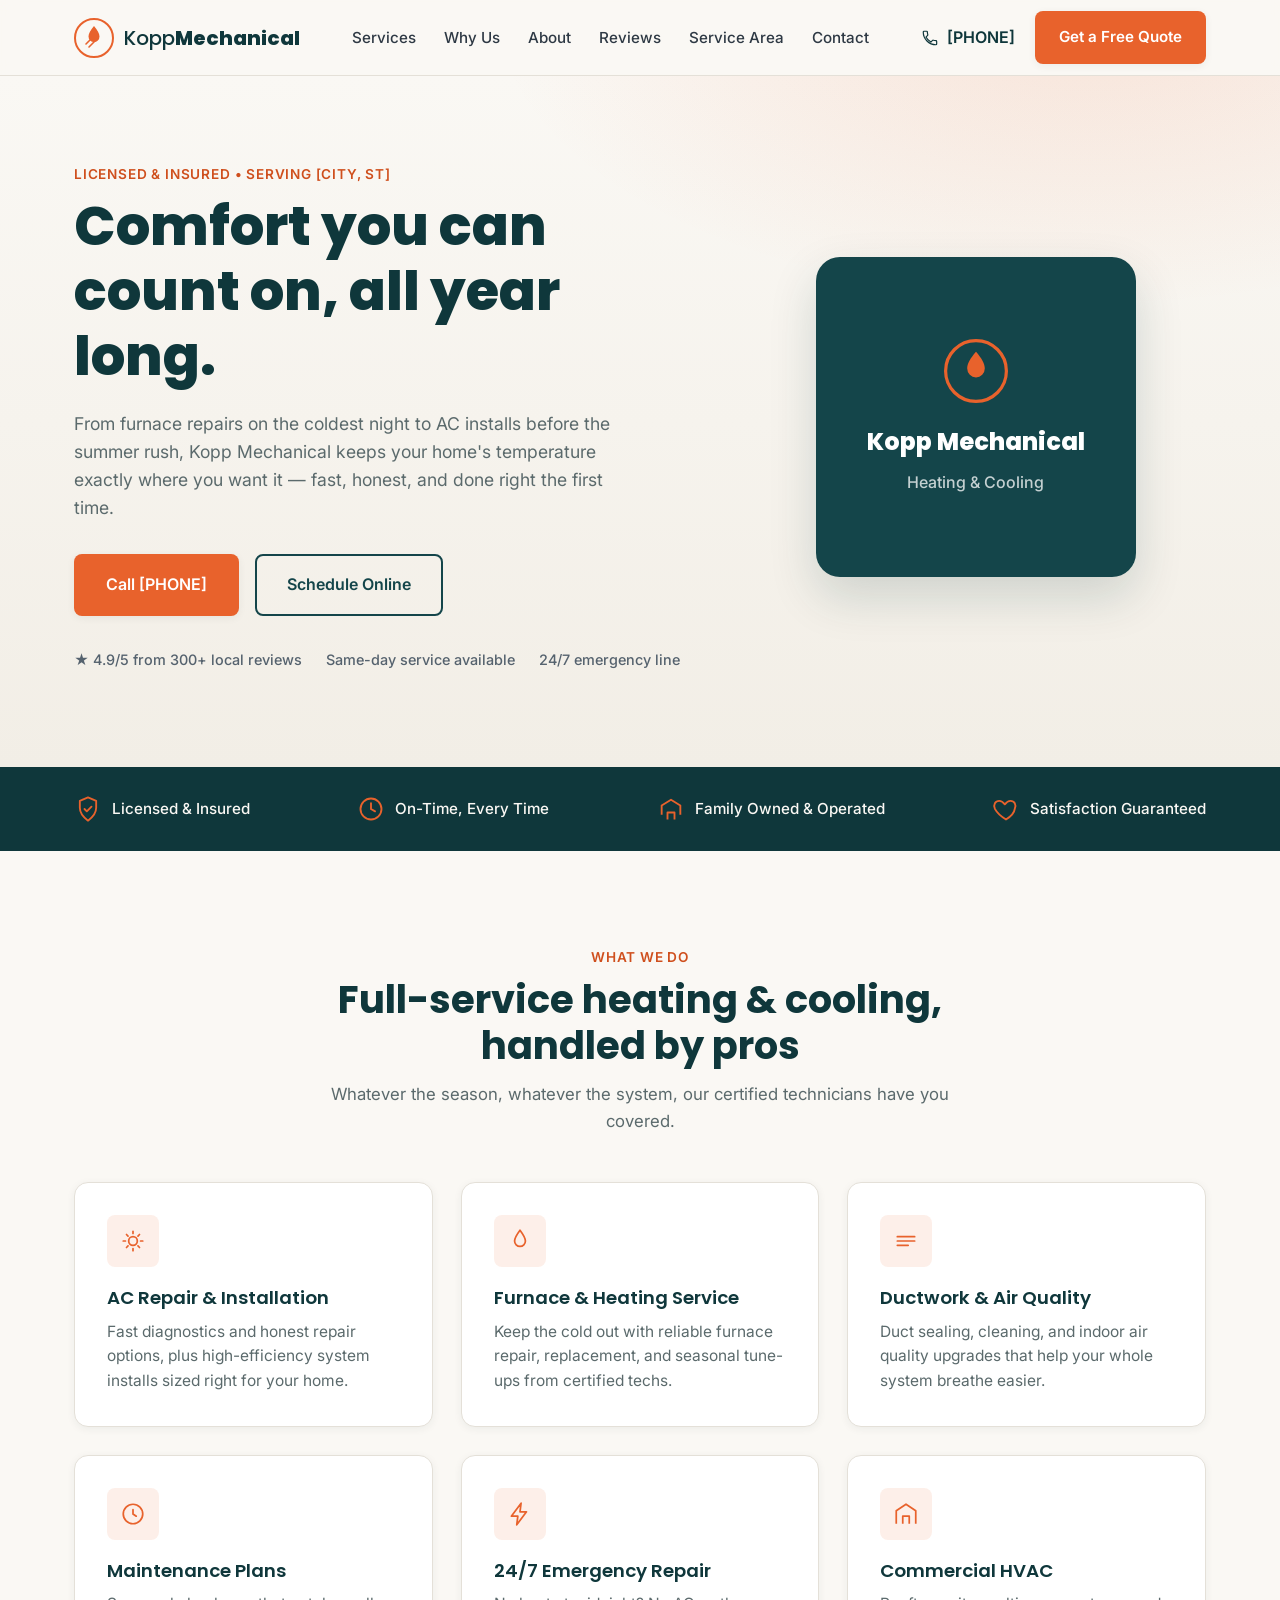
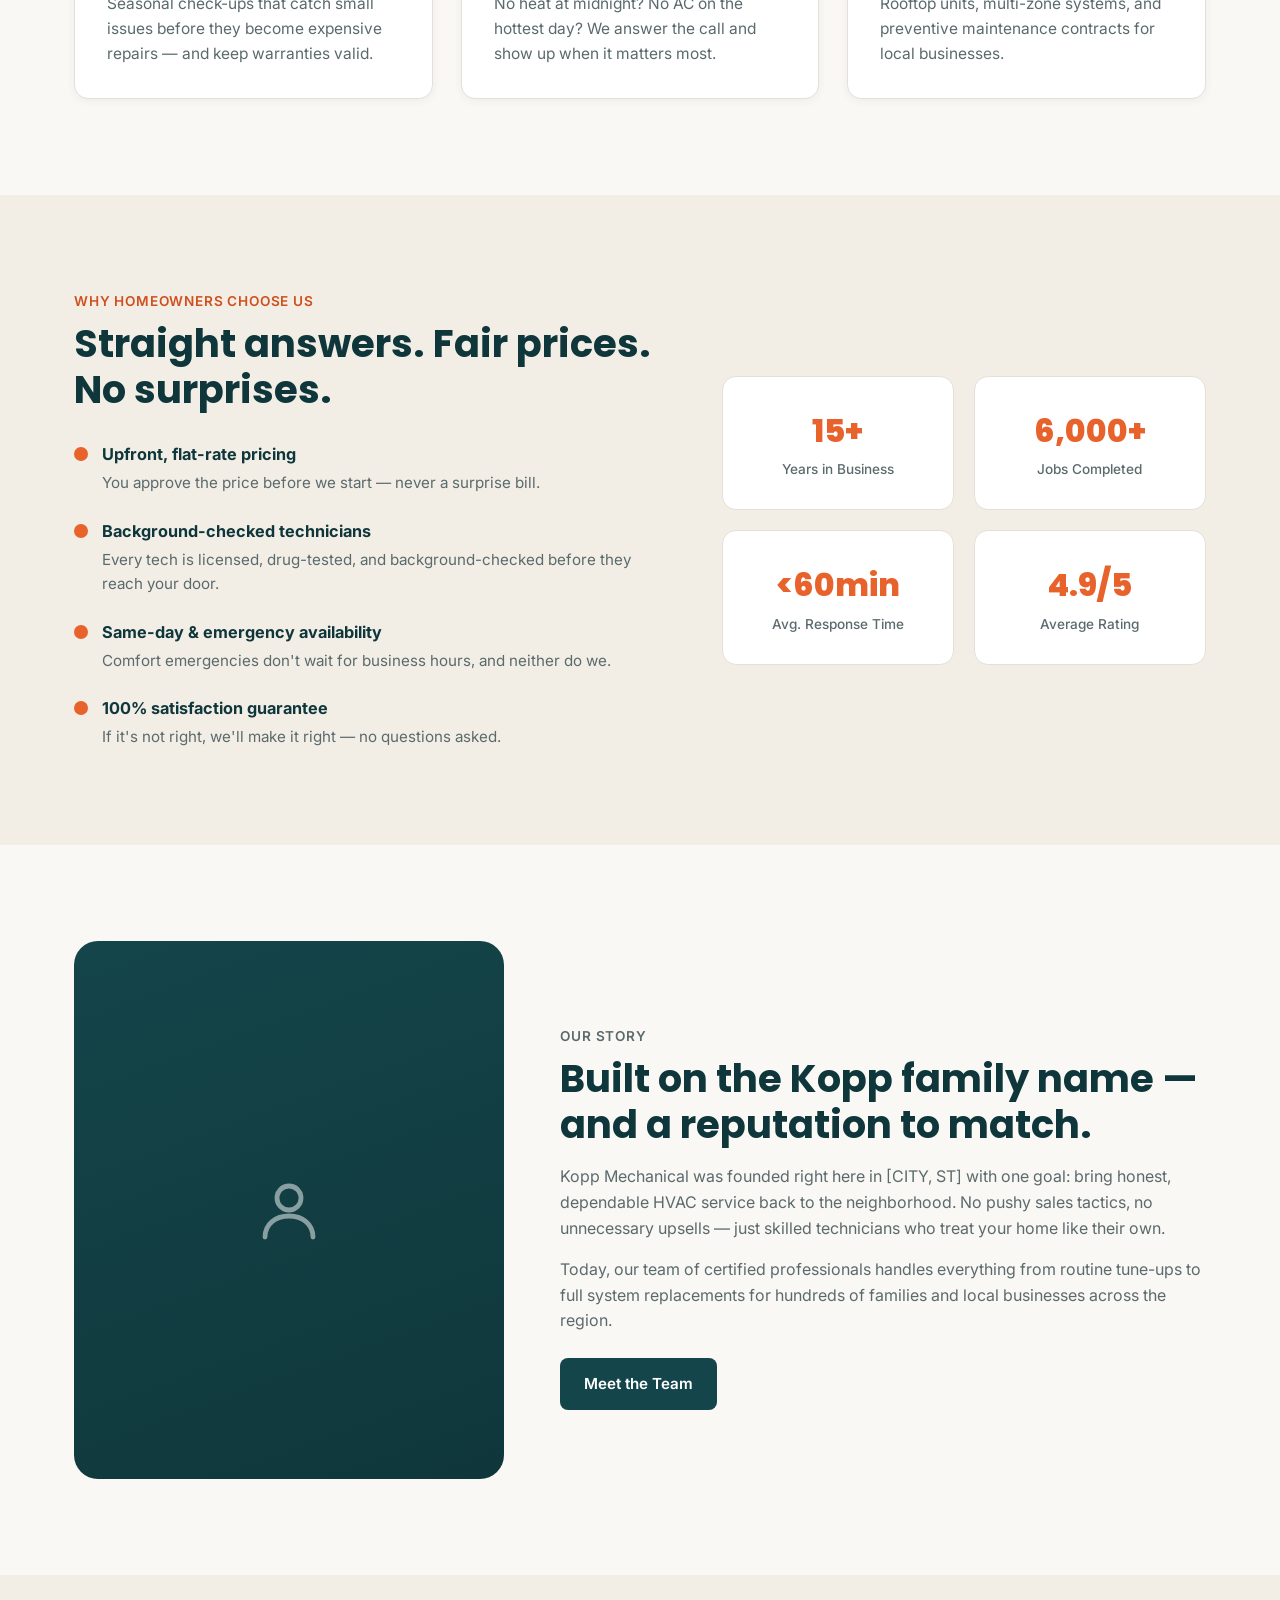
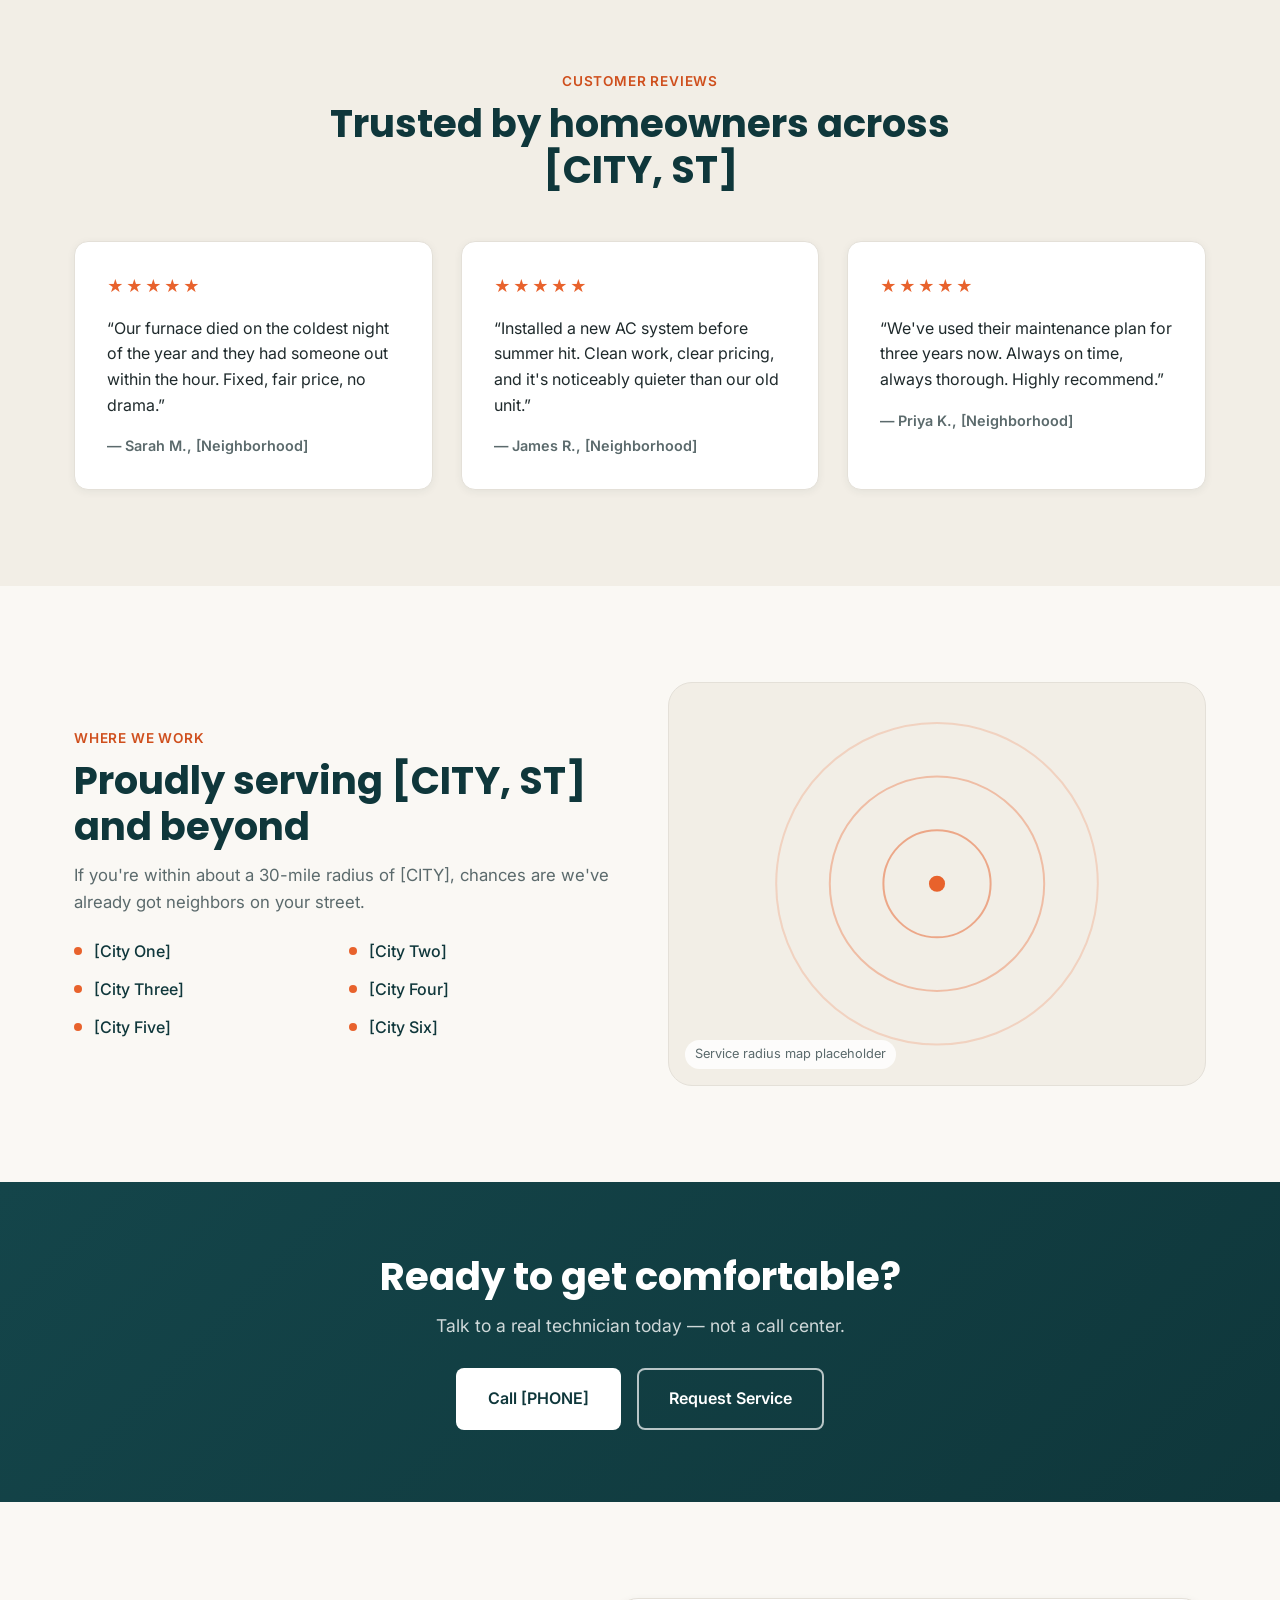
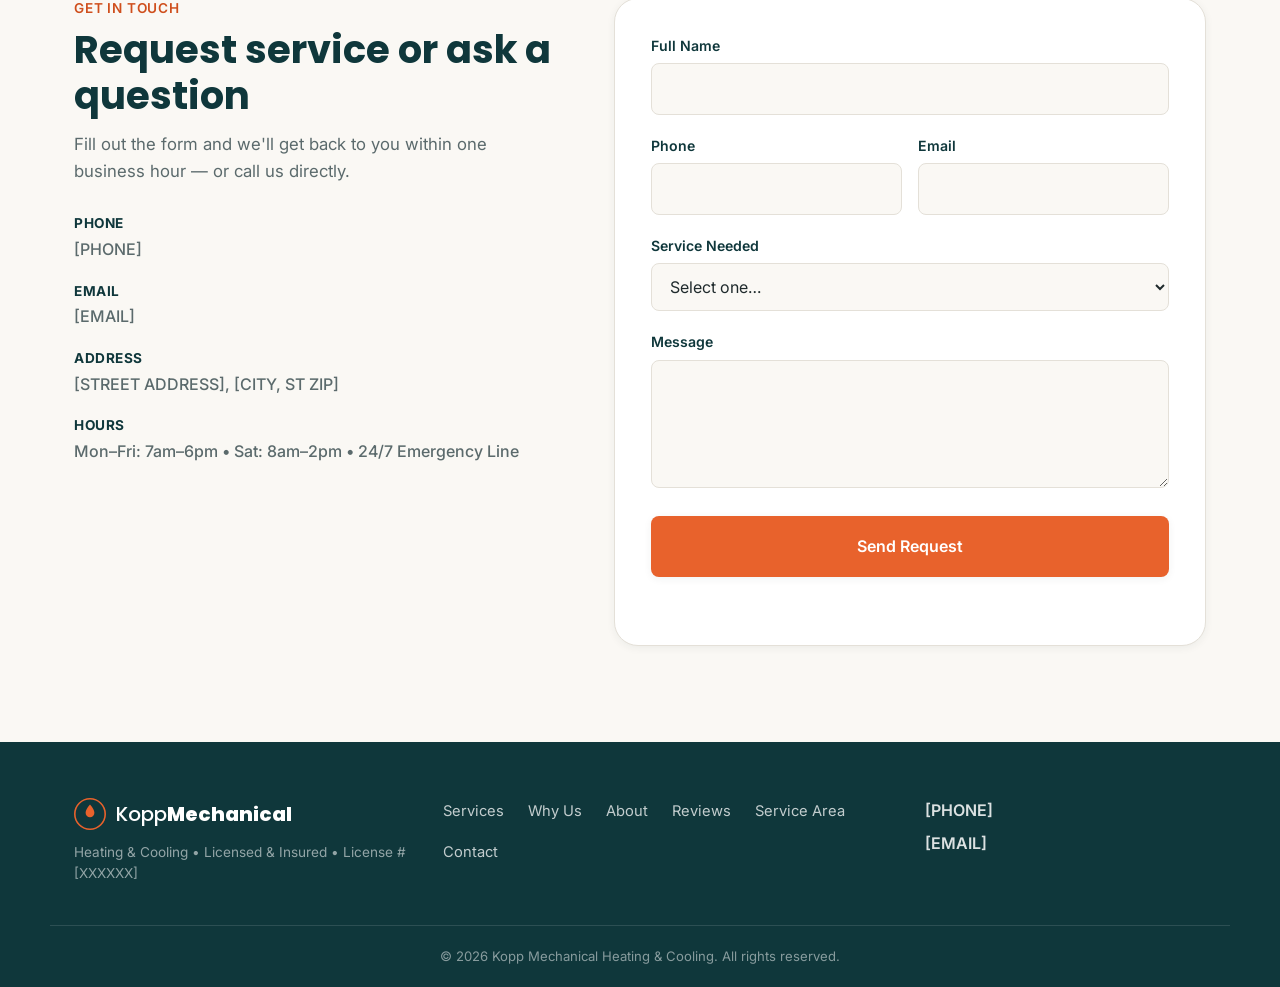
==== index.html @ 04d1bbe1 "initial commit - lots of placeholders" ====
<!DOCTYPE html>
<html lang="en">
<head>
<meta charset="UTF-8">
<meta name="viewport" content="width=device-width, initial-scale=1.0">
<title>Kopp Mechanical | Heating &amp; Cooling Experts in [CITY, ST]</title>
<meta name="description" content="Kopp Mechanical provides expert heating, cooling, and indoor air quality services for homes and businesses in [CITY, ST] and surrounding areas. Licensed, insured, and available for same-day service.">
<meta name="theme-color" content="#14454A">

<!-- Open Graph -->
<meta property="og:type" content="website">
<meta property="og:title" content="Kopp Mechanical | Heating & Cooling Experts">
<meta property="og:description" content="Comfort you can count on. Licensed HVAC installation, repair, and maintenance in [CITY, ST].">
<meta property="og:image" content="assets/og-image.png">
<meta property="og:url" content="https://www.koppmechanical.com/">

<link rel="icon" href="favicon.svg" type="image/svg+xml">
<link rel="canonical" href="https://www.koppmechanical.com/">
<link rel="stylesheet" href="css/styles.css">

<!-- Preconnect to font host -->
<link rel="preconnect" href="https://fonts.googleapis.com">
<link rel="preconnect" href="https://fonts.gstatic.com" crossorigin>
<link href="https://fonts.googleapis.com/css2?family=Poppins:wght@600;700;800&family=Inter:wght@400;500;600&display=swap" rel="stylesheet">

<script type="application/ld+json">
{
  "@context": "https://schema.org",
  "@type": "HVACBusiness",
  "name": "Kopp Mechanical Heating & Cooling",
  "image": "https://www.koppmechanical.com/assets/og-image.png",
  "telephone": "[PHONE]",
  "email": "[EMAIL]",
  "priceRange": "$$",
  "address": {
    "@type": "PostalAddress",
    "streetAddress": "[STREET ADDRESS]",
    "addressLocality": "[CITY]",
    "addressRegion": "[ST]",
    "postalCode": "[ZIP]",
    "addressCountry": "US"
  },
  "openingHoursSpecification": [
    {
      "@type": "OpeningHoursSpecification",
      "dayOfWeek": ["Monday","Tuesday","Wednesday","Thursday","Friday"],
      "opens": "07:00",
      "closes": "18:00"
    },
    {
      "@type": "OpeningHoursSpecification",
      "dayOfWeek": ["Saturday"],
      "opens": "08:00",
      "closes": "14:00"
    }
  ],
  "areaServed": "[CITY, ST] and surrounding areas",
  "sameAs": []
}
</script>
</head>
<body>

<a class="skip-link" href="#main">Skip to main content</a>

<!-- ================= HEADER ================= -->
<header class="site-header" id="header">
  <div class="container header-inner">
    <a href="#top" class="logo" aria-label="Kopp Mechanical home">
      <svg class="logo-mark" width="40" height="40" viewBox="0 0 40 40" fill="none" xmlns="http://www.w3.org/2000/svg" aria-hidden="true">
        <circle cx="20" cy="20" r="19" stroke="currentColor" stroke-width="2"/>
        <path d="M20 8c-3.5 4-5.5 7.5-5.5 10.5a5.5 5.5 0 0 0 11 0C25.5 15.5 23.5 12 20 8z" fill="currentColor"/>
        <path d="M12 26l4-4M15 29l4-4M18 26l4-4" stroke="currentColor" stroke-width="1.6" stroke-linecap="round"/>
      </svg>
      <span class="logo-text">Kopp<strong>Mechanical</strong></span>
    </a>

    <nav class="main-nav" id="main-nav" aria-label="Primary">
      <ul>
        <li><a href="#services">Services</a></li>
        <li><a href="#why-us">Why Us</a></li>
        <li><a href="#about">About</a></li>
        <li><a href="#testimonials">Reviews</a></li>
        <li><a href="#service-area">Service Area</a></li>
        <li><a href="#contact">Contact</a></li>
      </ul>
    </nav>

    <div class="header-cta">
      <a href="tel:+15555550123" class="phone-link">
        <svg width="18" height="18" viewBox="0 0 24 24" fill="none" aria-hidden="true"><path d="M6.6 10.8c1.4 2.8 3.8 5.2 6.6 6.6l2.2-2.2a1 1 0 0 1 1-.25 11 11 0 0 0 3.5.56 1 1 0 0 1 1 1V20a1 1 0 0 1-1 1A17 17 0 0 1 3 4a1 1 0 0 1 1-1h3.5a1 1 0 0 1 1 1 11 11 0 0 0 .56 3.5 1 1 0 0 1-.25 1l-2.2 2.3z" stroke="currentColor" stroke-width="1.6" stroke-linejoin="round"/></svg>
        <span>[PHONE]</span>
      </a>
      <a href="#contact" class="btn btn-primary">Get a Free Quote</a>
    </div>

    <button class="nav-toggle" id="nav-toggle" aria-expanded="false" aria-controls="main-nav" aria-label="Toggle menu">
      <span></span><span></span><span></span>
    </button>
  </div>
</header>

<main id="main">

  <!-- ================= HERO ================= -->
  <section class="hero" id="top">
    <div class="container hero-inner">
      <div class="hero-copy">
        <p class="eyebrow">Licensed &amp; Insured &bull; Serving [CITY, ST]</p>
        <h1>Comfort you can count on, all year long.</h1>
        <p class="hero-sub">From furnace repairs on the coldest night to AC installs before the summer rush, Kopp Mechanical keeps your home's temperature exactly where you want it &mdash; fast, honest, and done right the first time.</p>
        <div class="hero-actions">
          <a href="tel:+15555550123" class="btn btn-primary btn-lg">Call [PHONE]</a>
          <a href="#contact" class="btn btn-ghost btn-lg">Schedule Online</a>
        </div>
        <ul class="hero-trust">
          <li>&#9733; 4.9/5 from 300+ local reviews</li>
          <li>Same-day service available</li>
          <li>24/7 emergency line</li>
        </ul>
      </div>
      <div class="hero-visual" aria-hidden="true">
        <div class="hero-badge-card">
          <svg width="64" height="64" viewBox="0 0 40 40" fill="none"><circle cx="20" cy="20" r="19" stroke="currentColor" stroke-width="2"/><path d="M20 8c-3.5 4-5.5 7.5-5.5 10.5a5.5 5.5 0 0 0 11 0C25.5 15.5 23.5 12 20 8z" fill="currentColor"/></svg>
          <p class="hero-badge-title">Kopp Mechanical</p>
          <p class="hero-badge-sub">Heating &amp; Cooling</p>
        </div>
      </div>
    </div>
  </section>

  <!-- ================= TRUST BAR ================= -->
  <section class="trust-bar">
    <div class="container trust-bar-inner">
      <div class="trust-item">
        <svg width="28" height="28" viewBox="0 0 24 24" fill="none" aria-hidden="true"><path d="M12 2l7 3v6c0 5-3.4 8.4-7 11-3.6-2.6-7-6-7-11V5l7-3z" stroke="currentColor" stroke-width="1.6" stroke-linejoin="round"/><path d="M9 12l2 2 4-4" stroke="currentColor" stroke-width="1.6" stroke-linecap="round" stroke-linejoin="round"/></svg>
        <span>Licensed &amp; Insured</span>
      </div>
      <div class="trust-item">
        <svg width="28" height="28" viewBox="0 0 24 24" fill="none" aria-hidden="true"><circle cx="12" cy="12" r="9" stroke="currentColor" stroke-width="1.6"/><path d="M12 7v5l3.5 2" stroke="currentColor" stroke-width="1.6" stroke-linecap="round"/></svg>
        <span>On-Time, Every Time</span>
      </div>
      <div class="trust-item">
        <svg width="28" height="28" viewBox="0 0 24 24" fill="none" aria-hidden="true"><path d="M4 17V9l8-5 8 5v8" stroke="currentColor" stroke-width="1.6" stroke-linejoin="round"/><path d="M9 21v-6h6v6" stroke="currentColor" stroke-width="1.6" stroke-linejoin="round"/></svg>
        <span>Family Owned &amp; Operated</span>
      </div>
      <div class="trust-item">
        <svg width="28" height="28" viewBox="0 0 24 24" fill="none" aria-hidden="true"><path d="M12 21s-7-4.35-9.5-9.09C.8 8.2 2.9 5 6.2 5c1.9 0 3.3 1 4.8 3 1.5-2 2.9-3 4.8-3 3.3 0 5.4 3.2 3.7 6.91C19 16.65 12 21 12 21z" stroke="currentColor" stroke-width="1.6" stroke-linejoin="round"/></svg>
        <span>Satisfaction Guaranteed</span>
      </div>
    </div>
  </section>

  <!-- ================= SERVICES ================= -->
  <section class="section" id="services">
    <div class="container">
      <div class="section-head">
        <p class="eyebrow">What We Do</p>
        <h2>Full-service heating &amp; cooling, handled by pros</h2>
        <p class="section-sub">Whatever the season, whatever the system, our certified technicians have you covered.</p>
      </div>

      <div class="grid grid-3">
        <article class="card service-card">
          <div class="icon-badge">
            <svg width="26" height="26" viewBox="0 0 24 24" fill="none" aria-hidden="true"><path d="M12 3v2M12 19v2M5 12H3M21 12h-2M6 6l1.4 1.4M16.6 16.6L18 18M18 6l-1.4 1.4M7.4 16.6L6 18" stroke="currentColor" stroke-width="1.6" stroke-linecap="round"/><circle cx="12" cy="12" r="4" stroke="currentColor" stroke-width="1.6"/></svg>
          </div>
          <h3>AC Repair &amp; Installation</h3>
          <p>Fast diagnostics and honest repair options, plus high-efficiency system installs sized right for your home.</p>
        </article>

        <article class="card service-card">
          <div class="icon-badge">
            <svg width="26" height="26" viewBox="0 0 24 24" fill="none" aria-hidden="true"><path d="M12 2c-3 4-5 7-5 10a5 5 0 0 0 10 0c0-3-2-6-5-10z" stroke="currentColor" stroke-width="1.6" stroke-linejoin="round"/></svg>
          </div>
          <h3>Furnace &amp; Heating Service</h3>
          <p>Keep the cold out with reliable furnace repair, replacement, and seasonal tune-ups from certified techs.</p>
        </article>

        <article class="card service-card">
          <div class="icon-badge">
            <svg width="26" height="26" viewBox="0 0 24 24" fill="none" aria-hidden="true"><path d="M4 8h16M4 12h16M4 16h10" stroke="currentColor" stroke-width="1.6" stroke-linecap="round"/></svg>
          </div>
          <h3>Ductwork &amp; Air Quality</h3>
          <p>Duct sealing, cleaning, and indoor air quality upgrades that help your whole system breathe easier.</p>
        </article>

        <article class="card service-card">
          <div class="icon-badge">
            <svg width="26" height="26" viewBox="0 0 24 24" fill="none" aria-hidden="true"><path d="M12 8v4l3 2" stroke="currentColor" stroke-width="1.6" stroke-linecap="round"/><circle cx="12" cy="12" r="9" stroke="currentColor" stroke-width="1.6"/></svg>
          </div>
          <h3>Maintenance Plans</h3>
          <p>Seasonal check-ups that catch small issues before they become expensive repairs &mdash; and keep warranties valid.</p>
        </article>

        <article class="card service-card">
          <div class="icon-badge">
            <svg width="26" height="26" viewBox="0 0 24 24" fill="none" aria-hidden="true"><path d="M13 2L4 14h6l-1 8 9-12h-6l1-8z" stroke="currentColor" stroke-width="1.6" stroke-linejoin="round"/></svg>
          </div>
          <h3>24/7 Emergency Repair</h3>
          <p>No heat at midnight? No AC on the hottest day? We answer the call and show up when it matters most.</p>
        </article>

        <article class="card service-card">
          <div class="icon-badge">
            <svg width="26" height="26" viewBox="0 0 24 24" fill="none" aria-hidden="true"><path d="M3 21V9l9-6 9 6v12" stroke="currentColor" stroke-width="1.6" stroke-linejoin="round"/><path d="M9 21v-7h6v7" stroke="currentColor" stroke-width="1.6" stroke-linejoin="round"/></svg>
          </div>
          <h3>Commercial HVAC</h3>
          <p>Rooftop units, multi-zone systems, and preventive maintenance contracts for local businesses.</p>
        </article>
      </div>
    </div>
  </section>

  <!-- ================= WHY US ================= -->
  <section class="section section-alt" id="why-us">
    <div class="container why-us-grid">
      <div class="why-us-copy">
        <p class="eyebrow">Why Homeowners Choose Us</p>
        <h2>Straight answers. Fair prices. No surprises.</h2>
        <ul class="feature-list">
          <li>
            <strong>Upfront, flat-rate pricing</strong>
            <span>You approve the price before we start &mdash; never a surprise bill.</span>
          </li>
          <li>
            <strong>Background-checked technicians</strong>
            <span>Every tech is licensed, drug-tested, and background-checked before they reach your door.</span>
          </li>
          <li>
            <strong>Same-day &amp; emergency availability</strong>
            <span>Comfort emergencies don't wait for business hours, and neither do we.</span>
          </li>
          <li>
            <strong>100% satisfaction guarantee</strong>
            <span>If it's not right, we'll make it right &mdash; no questions asked.</span>
          </li>
        </ul>
      </div>
      <div class="stats-grid">
        <div class="stat-card">
          <span class="stat-number">15+</span>
          <span class="stat-label">Years in Business</span>
        </div>
        <div class="stat-card">
          <span class="stat-number">6,000+</span>
          <span class="stat-label">Jobs Completed</span>
        </div>
        <div class="stat-card">
          <span class="stat-number">&lt;60min</span>
          <span class="stat-label">Avg. Response Time</span>
        </div>
        <div class="stat-card">
          <span class="stat-number">4.9/5</span>
          <span class="stat-label">Average Rating</span>
        </div>
      </div>
    </div>
  </section>

  <!-- ================= ABOUT ================= -->
  <section class="section" id="about">
    <div class="container about-grid">
      <div class="about-visual" aria-hidden="true">
        <div class="about-photo-placeholder">
          <svg width="72" height="72" viewBox="0 0 24 24" fill="none"><circle cx="12" cy="8" r="4" stroke="currentColor" stroke-width="1.6"/><path d="M4 21c0-4.4 3.6-7 8-7s8 2.6 8 7" stroke="currentColor" stroke-width="1.6" stroke-linecap="round"/></svg>
        </div>
      </div>
      <div class="about-copy">
        <p class="eyebrow">Our Story</p>
        <h2>Built on the Kopp family name &mdash; and a reputation to match.</h2>
        <p>Kopp Mechanical was founded right here in [CITY, ST] with one goal: bring honest, dependable HVAC service back to the neighborhood. No pushy sales tactics, no unnecessary upsells &mdash; just skilled technicians who treat your home like their own.</p>
        <p>Today, our team of certified professionals handles everything from routine tune-ups to full system replacements for hundreds of families and local businesses across the region.</p>
        <a href="#contact" class="btn btn-secondary">Meet the Team</a>
      </div>
    </div>
  </section>

  <!-- ================= TESTIMONIALS ================= -->
  <section class="section section-alt" id="testimonials">
    <div class="container">
      <div class="section-head">
        <p class="eyebrow">Customer Reviews</p>
        <h2>Trusted by homeowners across [CITY, ST]</h2>
      </div>
      <div class="grid grid-3">
        <blockquote class="card testimonial-card">
          <div class="stars" aria-label="5 out of 5 stars">&#9733;&#9733;&#9733;&#9733;&#9733;</div>
          <p>&ldquo;Our furnace died on the coldest night of the year and they had someone out within the hour. Fixed, fair price, no drama.&rdquo;</p>
          <footer>&mdash; Sarah M., [Neighborhood]</footer>
        </blockquote>
        <blockquote class="card testimonial-card">
          <div class="stars" aria-label="5 out of 5 stars">&#9733;&#9733;&#9733;&#9733;&#9733;</div>
          <p>&ldquo;Installed a new AC system before summer hit. Clean work, clear pricing, and it's noticeably quieter than our old unit.&rdquo;</p>
          <footer>&mdash; James R., [Neighborhood]</footer>
        </blockquote>
        <blockquote class="card testimonial-card">
          <div class="stars" aria-label="5 out of 5 stars">&#9733;&#9733;&#9733;&#9733;&#9733;</div>
          <p>&ldquo;We've used their maintenance plan for three years now. Always on time, always thorough. Highly recommend.&rdquo;</p>
          <footer>&mdash; Priya K., [Neighborhood]</footer>
        </blockquote>
      </div>
    </div>
  </section>

  <!-- ================= SERVICE AREA ================= -->
  <section class="section" id="service-area">
    <div class="container service-area-grid">
      <div>
        <p class="eyebrow">Where We Work</p>
        <h2>Proudly serving [CITY, ST] and beyond</h2>
        <p class="section-sub">If you're within about a 30-mile radius of [CITY], chances are we've already got neighbors on your street.</p>
        <ul class="area-list">
          <li>[City One]</li>
          <li>[City Two]</li>
          <li>[City Three]</li>
          <li>[City Four]</li>
          <li>[City Five]</li>
          <li>[City Six]</li>
        </ul>
      </div>
      <div class="map-placeholder" aria-hidden="true">
        <svg width="100%" height="100%" viewBox="0 0 400 300" preserveAspectRatio="xMidYMid slice">
          <rect width="400" height="300" fill="none"/>
          <circle cx="200" cy="150" r="6" fill="currentColor"/>
          <circle cx="200" cy="150" r="40" stroke="currentColor" stroke-width="1.5" fill="none" opacity="0.5"/>
          <circle cx="200" cy="150" r="80" stroke="currentColor" stroke-width="1.5" fill="none" opacity="0.35"/>
          <circle cx="200" cy="150" r="120" stroke="currentColor" stroke-width="1.5" fill="none" opacity="0.2"/>
        </svg>
        <span class="map-label">Service radius map placeholder</span>
      </div>
    </div>
  </section>

  <!-- ================= CTA BANNER ================= -->
  <section class="cta-banner">
    <div class="container cta-banner-inner">
      <h2>Ready to get comfortable?</h2>
      <p>Talk to a real technician today &mdash; not a call center.</p>
      <div class="hero-actions">
        <a href="tel:+15555550123" class="btn btn-light btn-lg">Call [PHONE]</a>
        <a href="#contact" class="btn btn-outline-light btn-lg">Request Service</a>
      </div>
    </div>
  </section>

  <!-- ================= CONTACT ================= -->
  <section class="section" id="contact">
    <div class="container contact-grid">
      <div class="contact-info">
        <p class="eyebrow">Get In Touch</p>
        <h2>Request service or ask a question</h2>
        <p class="section-sub">Fill out the form and we'll get back to you within one business hour &mdash; or call us directly.</p>

        <ul class="contact-details">
          <li>
            <strong>Phone</strong>
            <a href="tel:+15555550123">[PHONE]</a>
          </li>
          <li>
            <strong>Email</strong>
            <a href="mailto:hello@koppmechanical.com">[EMAIL]</a>
          </li>
          <li>
            <strong>Address</strong>
            <span>[STREET ADDRESS], [CITY, ST ZIP]</span>
          </li>
          <li>
            <strong>Hours</strong>
            <span>Mon&ndash;Fri: 7am&ndash;6pm &bull; Sat: 8am&ndash;2pm &bull; 24/7 Emergency Line</span>
          </li>
        </ul>
      </div>

      <form class="contact-form" id="contact-form" novalidate>
        <!--
          NOTE: This form has no backend yet. Wire it up to a form service
          (e.g. Formspree, Netlify Forms, Basin) or your own endpoint by
          setting the `action` attribute and `method="POST"` below.
        -->
        <div class="form-row">
          <label for="name">Full Name</label>
          <input type="text" id="name" name="name" required autocomplete="name">
        </div>
        <div class="form-row form-row-split">
          <div>
            <label for="phone">Phone</label>
            <input type="tel" id="phone" name="phone" required autocomplete="tel">
          </div>
          <div>
            <label for="email">Email</label>
            <input type="email" id="email" name="email" required autocomplete="email">
          </div>
        </div>
        <div class="form-row">
          <label for="service">Service Needed</label>
          <select id="service" name="service">
            <option value="">Select one&hellip;</option>
            <option value="repair">Repair</option>
            <option value="installation">New Installation</option>
            <option value="maintenance">Maintenance Plan</option>
            <option value="emergency">Emergency Service</option>
            <option value="other">Other</option>
          </select>
        </div>
        <div class="form-row">
          <label for="message">Message</label>
          <textarea id="message" name="message" rows="4" required></textarea>
        </div>
        <button type="submit" class="btn btn-primary btn-lg btn-block">Send Request</button>
        <p class="form-note" id="form-note" role="status" aria-live="polite"></p>
      </form>
    </div>
  </section>

</main>

<!-- ================= FOOTER ================= -->
<footer class="site-footer">
  <div class="container footer-inner">
    <div class="footer-brand">
      <a href="#top" class="logo" aria-label="Kopp Mechanical home">
        <svg class="logo-mark" width="32" height="32" viewBox="0 0 40 40" fill="none" aria-hidden="true">
          <circle cx="20" cy="20" r="19" stroke="currentColor" stroke-width="2"/>
          <path d="M20 8c-3.5 4-5.5 7.5-5.5 10.5a5.5 5.5 0 0 0 11 0C25.5 15.5 23.5 12 20 8z" fill="currentColor"/>
        </svg>
        <span class="logo-text">Kopp<strong>Mechanical</strong></span>
      </a>
      <p>Heating &amp; Cooling &bull; Licensed &amp; Insured &bull; License #[XXXXXX]</p>
    </div>

    <nav class="footer-nav" aria-label="Footer">
      <ul>
        <li><a href="#services">Services</a></li>
        <li><a href="#why-us">Why Us</a></li>
        <li><a href="#about">About</a></li>
        <li><a href="#testimonials">Reviews</a></li>
        <li><a href="#service-area">Service Area</a></li>
        <li><a href="#contact">Contact</a></li>
      </ul>
    </nav>

    <div class="footer-contact">
      <a href="tel:+15555550123">[PHONE]</a>
      <a href="mailto:hello@koppmechanical.com">[EMAIL]</a>
    </div>
  </div>
  <div class="container footer-bottom">
    <p>&copy; <span id="year"></span> Kopp Mechanical Heating &amp; Cooling. All rights reserved.</p>
  </div>
</footer>

<script src="js/main.js"></script>
</body>
</html>
---- css/styles.css ----
/* ==========================================================================
   Kopp Mechanical — Design Tokens
   ========================================================================== */
:root {
  --color-teal-900: #0F373B;
  --color-teal-700: #14454A;
  --color-slate-700: #2E3944;
  --color-slate-500: #55626E;
  --color-orange-500: #E8622C;
  --color-orange-600: #CF4F1D;
  --color-cream-50: #FAF8F4;
  --color-cream-100: #F2EEE6;
  --color-white: #FFFFFF;
  --color-border: #E4E0D8;
  --color-text: #1F2A2C;
  --color-text-muted: #5B6A6C;

  --font-heading: 'Poppins', 'Segoe UI', system-ui, sans-serif;
  --font-body: 'Inter', 'Segoe UI', system-ui, sans-serif;

  --radius-sm: 8px;
  --radius-md: 14px;
  --radius-lg: 24px;

  --shadow-sm: 0 2px 8px rgba(15, 55, 59, 0.06);
  --shadow-md: 0 8px 24px rgba(15, 55, 59, 0.10);
  --shadow-lg: 0 20px 48px rgba(15, 55, 59, 0.16);

  --header-height: 76px;
}

/* ==========================================================================
   Reset
   ========================================================================== */
*, *::before, *::after { box-sizing: border-box; }
html { scroll-behavior: smooth; scroll-padding-top: var(--header-height); }
body, h1, h2, h3, p, ul, blockquote, figure { margin: 0; }
ul { padding: 0; list-style: none; }
img, svg { display: block; max-width: 100%; }
a { color: inherit; text-decoration: none; }
button { font: inherit; cursor: pointer; }
input, select, textarea { font: inherit; }

@media (prefers-reduced-motion: reduce) {
  html { scroll-behavior: auto; }
  * { animation-duration: 0.01ms !important; transition-duration: 0.01ms !important; }
}

body {
  font-family: var(--font-body);
  color: var(--color-text);
  background: var(--color-cream-50);
  line-height: 1.6;
  -webkit-font-smoothing: antialiased;
}

h1, h2, h3 { font-family: var(--font-heading); color: var(--color-teal-900); line-height: 1.2; }
h1 { font-size: clamp(2.2rem, 4.5vw, 3.4rem); font-weight: 800; }
h2 { font-size: clamp(1.7rem, 3vw, 2.4rem); font-weight: 700; }
h3 { font-size: 1.15rem; font-weight: 600; }

.container {
  width: 100%;
  max-width: 1180px;
  margin-inline: auto;
  padding-inline: 24px;
}

.skip-link {
  position: absolute;
  left: -9999px;
  top: 0;
  background: var(--color-teal-900);
  color: var(--color-white);
  padding: 12px 20px;
  border-radius: var(--radius-sm);
  z-index: 1000;
}
.skip-link:focus { left: 16px; top: 16px; }

:focus-visible {
  outline: 3px solid var(--color-orange-500);
  outline-offset: 2px;
}

.eyebrow {
  color: var(--color-orange-600);
  font-weight: 600;
  letter-spacing: 0.06em;
  text-transform: uppercase;
  font-size: 0.85rem;
  margin-bottom: 8px;
}

.section { padding: 96px 0; }
.section-alt { background: var(--color-cream-100); }
.section-head { max-width: 640px; margin: 0 auto 48px; text-align: center; }
.section-sub { color: var(--color-text-muted); margin-top: 12px; font-size: 1.05rem; }

/* ==========================================================================
   Buttons
   ========================================================================== */
.btn {
  display: inline-flex;
  align-items: center;
  justify-content: center;
  gap: 8px;
  padding: 12px 22px;
  border-radius: var(--radius-sm);
  font-weight: 600;
  font-size: 0.95rem;
  border: 2px solid transparent;
  transition: transform 0.15s ease, box-shadow 0.15s ease, background 0.15s ease;
  white-space: nowrap;
}
.btn:hover { transform: translateY(-1px); }
.btn-lg { padding: 16px 30px; font-size: 1rem; }
.btn-block { width: 100%; }

.btn-primary {
  background: var(--color-orange-500);
  color: var(--color-white);
  box-shadow: var(--shadow-sm);
}
.btn-primary:hover { background: var(--color-orange-600); box-shadow: var(--shadow-md); }

.btn-secondary {
  background: var(--color-teal-700);
  color: var(--color-white);
}
.btn-secondary:hover { background: var(--color-teal-900); }

.btn-ghost {
  background: transparent;
  border-color: var(--color-teal-700);
  color: var(--color-teal-700);
}
.btn-ghost:hover { background: var(--color-teal-700); color: var(--color-white); }

.btn-light { background: var(--color-white); color: var(--color-teal-900); }
.btn-light:hover { background: var(--color-cream-100); }

.btn-outline-light {
  background: transparent;
  border-color: rgba(255,255,255,0.7);
  color: var(--color-white);
}
.btn-outline-light:hover { background: rgba(255,255,255,0.12); }

/* ==========================================================================
   Header
   ========================================================================== */
.site-header {
  position: sticky;
  top: 0;
  z-index: 100;
  height: var(--header-height);
  background: rgba(250, 248, 244, 0.92);
  backdrop-filter: blur(8px);
  border-bottom: 1px solid var(--color-border);
}
.header-inner {
  height: 100%;
  display: flex;
  align-items: center;
  justify-content: space-between;
  gap: 24px;
}

.logo { display: inline-flex; align-items: center; gap: 10px; color: var(--color-teal-900); }
.logo-mark { color: var(--color-orange-500); flex-shrink: 0; }
.logo-text { font-family: var(--font-heading); font-weight: 500; font-size: 1.25rem; }
.logo-text strong { font-weight: 800; }

.main-nav ul { display: flex; gap: 28px; }
.main-nav a {
  font-weight: 500;
  font-size: 0.95rem;
  color: var(--color-slate-700);
  position: relative;
  padding: 6px 0;
}
.main-nav a:hover { color: var(--color-orange-600); }

.header-cta { display: flex; align-items: center; gap: 20px; }
.phone-link {
  display: inline-flex;
  align-items: center;
  gap: 8px;
  font-weight: 600;
  color: var(--color-teal-900);
}
.phone-link:hover { color: var(--color-orange-600); }

.nav-toggle {
  display: none;
  flex-direction: column;
  justify-content: center;
  gap: 5px;
  width: 40px;
  height: 40px;
  background: transparent;
  border: none;
  padding: 0;
}
.nav-toggle span {
  display: block;
  height: 2px;
  width: 24px;
  margin-inline: auto;
  background: var(--color-teal-900);
  transition: transform 0.2s ease, opacity 0.2s ease;
}
.nav-toggle[aria-expanded="true"] span:nth-child(1) { transform: translateY(7px) rotate(45deg); }
.nav-toggle[aria-expanded="true"] span:nth-child(2) { opacity: 0; }
.nav-toggle[aria-expanded="true"] span:nth-child(3) { transform: translateY(-7px) rotate(-45deg); }

/* ==========================================================================
   Hero
   ========================================================================== */
.hero {
  background:
    radial-gradient(1000px 500px at 85% -10%, rgba(232, 98, 44, 0.14), transparent 60%),
    linear-gradient(180deg, var(--color-cream-50) 0%, var(--color-cream-100) 100%);
  padding: 88px 0 96px;
}
.hero-inner {
  display: grid;
  grid-template-columns: 1.15fr 0.85fr;
  gap: 48px;
  align-items: center;
}
.hero-sub { font-size: 1.1rem; color: var(--color-text-muted); margin-top: 20px; max-width: 52ch; }
.hero-actions { display: flex; gap: 16px; margin-top: 32px; flex-wrap: wrap; }
.hero-trust {
  display: flex;
  gap: 24px;
  margin-top: 32px;
  flex-wrap: wrap;
  font-size: 0.9rem;
  color: var(--color-slate-500);
  font-weight: 500;
}

.hero-visual { display: flex; align-items: center; justify-content: center; }
.hero-badge-card {
  background: var(--color-teal-700);
  color: var(--color-white);
  border-radius: var(--radius-lg);
  width: 100%;
  max-width: 320px;
  aspect-ratio: 1 / 1;
  display: flex;
  flex-direction: column;
  align-items: center;
  justify-content: center;
  gap: 8px;
  box-shadow: var(--shadow-lg);
}
.hero-badge-card svg { color: var(--color-orange-500); margin-bottom: 12px; }
.hero-badge-title { font-family: var(--font-heading); font-size: 1.5rem; font-weight: 800; }
.hero-badge-sub { color: rgba(255,255,255,0.75); font-weight: 500; }

/* ==========================================================================
   Trust bar
   ========================================================================== */
.trust-bar { background: var(--color-teal-900); padding: 28px 0; }
.trust-bar-inner {
  display: flex;
  flex-wrap: wrap;
  justify-content: space-between;
  gap: 20px;
}
.trust-item {
  display: flex;
  align-items: center;
  gap: 10px;
  color: var(--color-cream-50);
  font-weight: 500;
  font-size: 0.95rem;
}
.trust-item svg { color: var(--color-orange-500); flex-shrink: 0; }

/* ==========================================================================
   Grid / Cards
   ========================================================================== */
.grid { display: grid; gap: 28px; }
.grid-3 { grid-template-columns: repeat(3, 1fr); }

.card {
  background: var(--color-white);
  border: 1px solid var(--color-border);
  border-radius: var(--radius-md);
  padding: 32px;
  box-shadow: var(--shadow-sm);
  transition: box-shadow 0.2s ease, transform 0.2s ease;
}
.card:hover { box-shadow: var(--shadow-md); transform: translateY(-3px); }

.icon-badge {
  width: 52px;
  height: 52px;
  border-radius: var(--radius-sm);
  background: rgba(232, 98, 44, 0.1);
  color: var(--color-orange-500);
  display: flex;
  align-items: center;
  justify-content: center;
  margin-bottom: 20px;
}

.service-card h3 { margin-bottom: 10px; }
.service-card p { color: var(--color-text-muted); font-size: 0.97rem; }

/* ==========================================================================
   Why Us
   ========================================================================== */
.why-us-grid {
  display: grid;
  grid-template-columns: 1.1fr 0.9fr;
  gap: 56px;
  align-items: center;
}
.feature-list { display: flex; flex-direction: column; gap: 22px; margin-top: 28px; }
.feature-list li { display: flex; flex-direction: column; gap: 4px; padding-left: 28px; position: relative; }
.feature-list li::before {
  content: "";
  position: absolute;
  left: 0;
  top: 6px;
  width: 14px;
  height: 14px;
  border-radius: 50%;
  background: var(--color-orange-500);
}
.feature-list strong { color: var(--color-teal-900); font-size: 1.02rem; }
.feature-list span { color: var(--color-text-muted); font-size: 0.95rem; }

.stats-grid { display: grid; grid-template-columns: repeat(2, 1fr); gap: 20px; }
.stat-card {
  background: var(--color-white);
  border: 1px solid var(--color-border);
  border-radius: var(--radius-md);
  padding: 28px 20px;
  text-align: center;
}
.stat-number {
  display: block;
  font-family: var(--font-heading);
  font-size: 2rem;
  font-weight: 800;
  color: var(--color-orange-500);
}
.stat-label { color: var(--color-text-muted); font-size: 0.85rem; font-weight: 500; }

/* ==========================================================================
   About
   ========================================================================== */
.about-grid {
  display: grid;
  grid-template-columns: 0.8fr 1.2fr;
  gap: 56px;
  align-items: center;
}
.about-photo-placeholder {
  aspect-ratio: 4 / 5;
  border-radius: var(--radius-lg);
  background: linear-gradient(160deg, var(--color-teal-700), var(--color-teal-900));
  color: rgba(255,255,255,0.5);
  display: flex;
  align-items: center;
  justify-content: center;
}
.about-copy p { color: var(--color-text-muted); margin-top: 16px; }
.about-copy .btn { margin-top: 24px; }

/* ==========================================================================
   Testimonials
   ========================================================================== */
.testimonial-card { display: flex; flex-direction: column; gap: 16px; }
.stars { color: var(--color-orange-500); letter-spacing: 2px; }
.testimonial-card p { color: var(--color-text); font-size: 1rem; }
.testimonial-card footer { color: var(--color-text-muted); font-size: 0.9rem; font-weight: 600; }

/* ==========================================================================
   Service Area
   ========================================================================== */
.service-area-grid {
  display: grid;
  grid-template-columns: 1fr 1fr;
  gap: 56px;
  align-items: center;
}
.area-list {
  display: grid;
  grid-template-columns: repeat(2, 1fr);
  gap: 12px;
  margin-top: 24px;
}
.area-list li {
  font-weight: 500;
  color: var(--color-teal-900);
  padding-left: 20px;
  position: relative;
}
.area-list li::before {
  content: "";
  position: absolute;
  left: 0;
  top: 8px;
  width: 8px;
  height: 8px;
  border-radius: 50%;
  background: var(--color-orange-500);
}
.map-placeholder {
  position: relative;
  aspect-ratio: 4 / 3;
  border-radius: var(--radius-lg);
  background: var(--color-cream-100);
  border: 1px solid var(--color-border);
  color: var(--color-orange-500);
  overflow: hidden;
}
.map-label {
  position: absolute;
  bottom: 16px;
  left: 16px;
  font-size: 0.8rem;
  color: var(--color-text-muted);
  background: rgba(255,255,255,0.85);
  padding: 4px 10px;
  border-radius: 999px;
}

/* ==========================================================================
   CTA Banner
   ========================================================================== */
.cta-banner {
  background: linear-gradient(135deg, var(--color-teal-700), var(--color-teal-900));
  color: var(--color-white);
  padding: 72px 0;
  text-align: center;
}
.cta-banner h2 { color: var(--color-white); }
.cta-banner p { color: rgba(255,255,255,0.8); margin-top: 12px; font-size: 1.1rem; }
.cta-banner-inner .hero-actions { justify-content: center; margin-top: 28px; }

/* ==========================================================================
   Contact
   ========================================================================== */
.contact-grid {
  display: grid;
  grid-template-columns: 0.9fr 1.1fr;
  gap: 56px;
}
.contact-details { display: flex; flex-direction: column; gap: 18px; margin-top: 28px; }
.contact-details li { display: flex; flex-direction: column; gap: 2px; }
.contact-details strong { color: var(--color-teal-900); font-size: 0.85rem; text-transform: uppercase; letter-spacing: 0.04em; }
.contact-details a, .contact-details span { color: var(--color-text-muted); font-weight: 500; }
.contact-details a:hover { color: var(--color-orange-600); }

.contact-form {
  background: var(--color-white);
  border: 1px solid var(--color-border);
  border-radius: var(--radius-lg);
  padding: 36px;
  box-shadow: var(--shadow-sm);
}
.form-row { margin-bottom: 20px; }
.form-row-split { display: grid; grid-template-columns: 1fr 1fr; gap: 16px; margin-bottom: 20px; }
.form-row-split .form-row { margin-bottom: 0; }
label { display: block; font-weight: 600; font-size: 0.88rem; margin-bottom: 6px; color: var(--color-teal-900); }
input, select, textarea {
  width: 100%;
  padding: 12px 14px;
  border: 1px solid var(--color-border);
  border-radius: var(--radius-sm);
  background: var(--color-cream-50);
  color: var(--color-text);
}
input:focus, select:focus, textarea:focus {
  outline: none;
  border-color: var(--color-orange-500);
  box-shadow: 0 0 0 3px rgba(232, 98, 44, 0.15);
}
.form-note { margin-top: 14px; font-size: 0.9rem; color: var(--color-teal-700); font-weight: 600; min-height: 1.2em; }

/* ==========================================================================
   Footer
   ========================================================================== */
.site-footer { background: var(--color-teal-900); color: rgba(255,255,255,0.85); padding: 56px 0 0; }
.footer-inner {
  display: grid;
  grid-template-columns: 1.2fr 1.6fr 1fr;
  gap: 32px;
  align-items: start;
  padding-bottom: 40px;
  border-bottom: 1px solid rgba(255,255,255,0.12);
}
.footer-brand .logo { color: var(--color-white); margin-bottom: 12px; }
.footer-brand p { font-size: 0.85rem; color: rgba(255,255,255,0.55); }
.footer-nav ul { display: flex; flex-wrap: wrap; gap: 16px 24px; }
.footer-nav a { font-size: 0.92rem; color: rgba(255,255,255,0.75); }
.footer-nav a:hover { color: var(--color-orange-500); }
.footer-contact { display: flex; flex-direction: column; gap: 8px; font-weight: 600; }
.footer-contact a:hover { color: var(--color-orange-500); }
.footer-bottom { padding: 20px 0; font-size: 0.82rem; color: rgba(255,255,255,0.5); text-align: center; }

/* ==========================================================================
   Responsive
   ========================================================================== */
@media (max-width: 960px) {
  .hero-inner, .why-us-grid, .about-grid, .service-area-grid, .contact-grid {
    grid-template-columns: 1fr;
  }
  .hero-visual { order: -1; max-width: 280px; margin-inline: auto; }
  .grid-3 { grid-template-columns: repeat(2, 1fr); }
  .footer-inner { grid-template-columns: 1fr; }
}

@media (max-width: 780px) {
  .main-nav, .header-cta .phone-link { display: none; }
  .nav-toggle { display: flex; }

  .main-nav {
    display: none;
  }
  .main-nav.is-open {
    display: block;
    position: absolute;
    top: var(--header-height);
    left: 0;
    right: 0;
    background: var(--color-white);
    border-bottom: 1px solid var(--color-border);
    box-shadow: var(--shadow-md);
    padding: 12px 24px 24px;
  }
  .main-nav.is-open ul { flex-direction: column; gap: 4px; }
  .main-nav.is-open a { display: block; padding: 12px 4px; }

  .trust-bar-inner { justify-content: center; text-align: center; }
}

@media (max-width: 640px) {
  .section { padding: 64px 0; }
  .grid-3 { grid-template-columns: 1fr; }
  .form-row-split { grid-template-columns: 1fr; }
  .area-list { grid-template-columns: 1fr; }
  h1 { font-size: 2.1rem; }
}
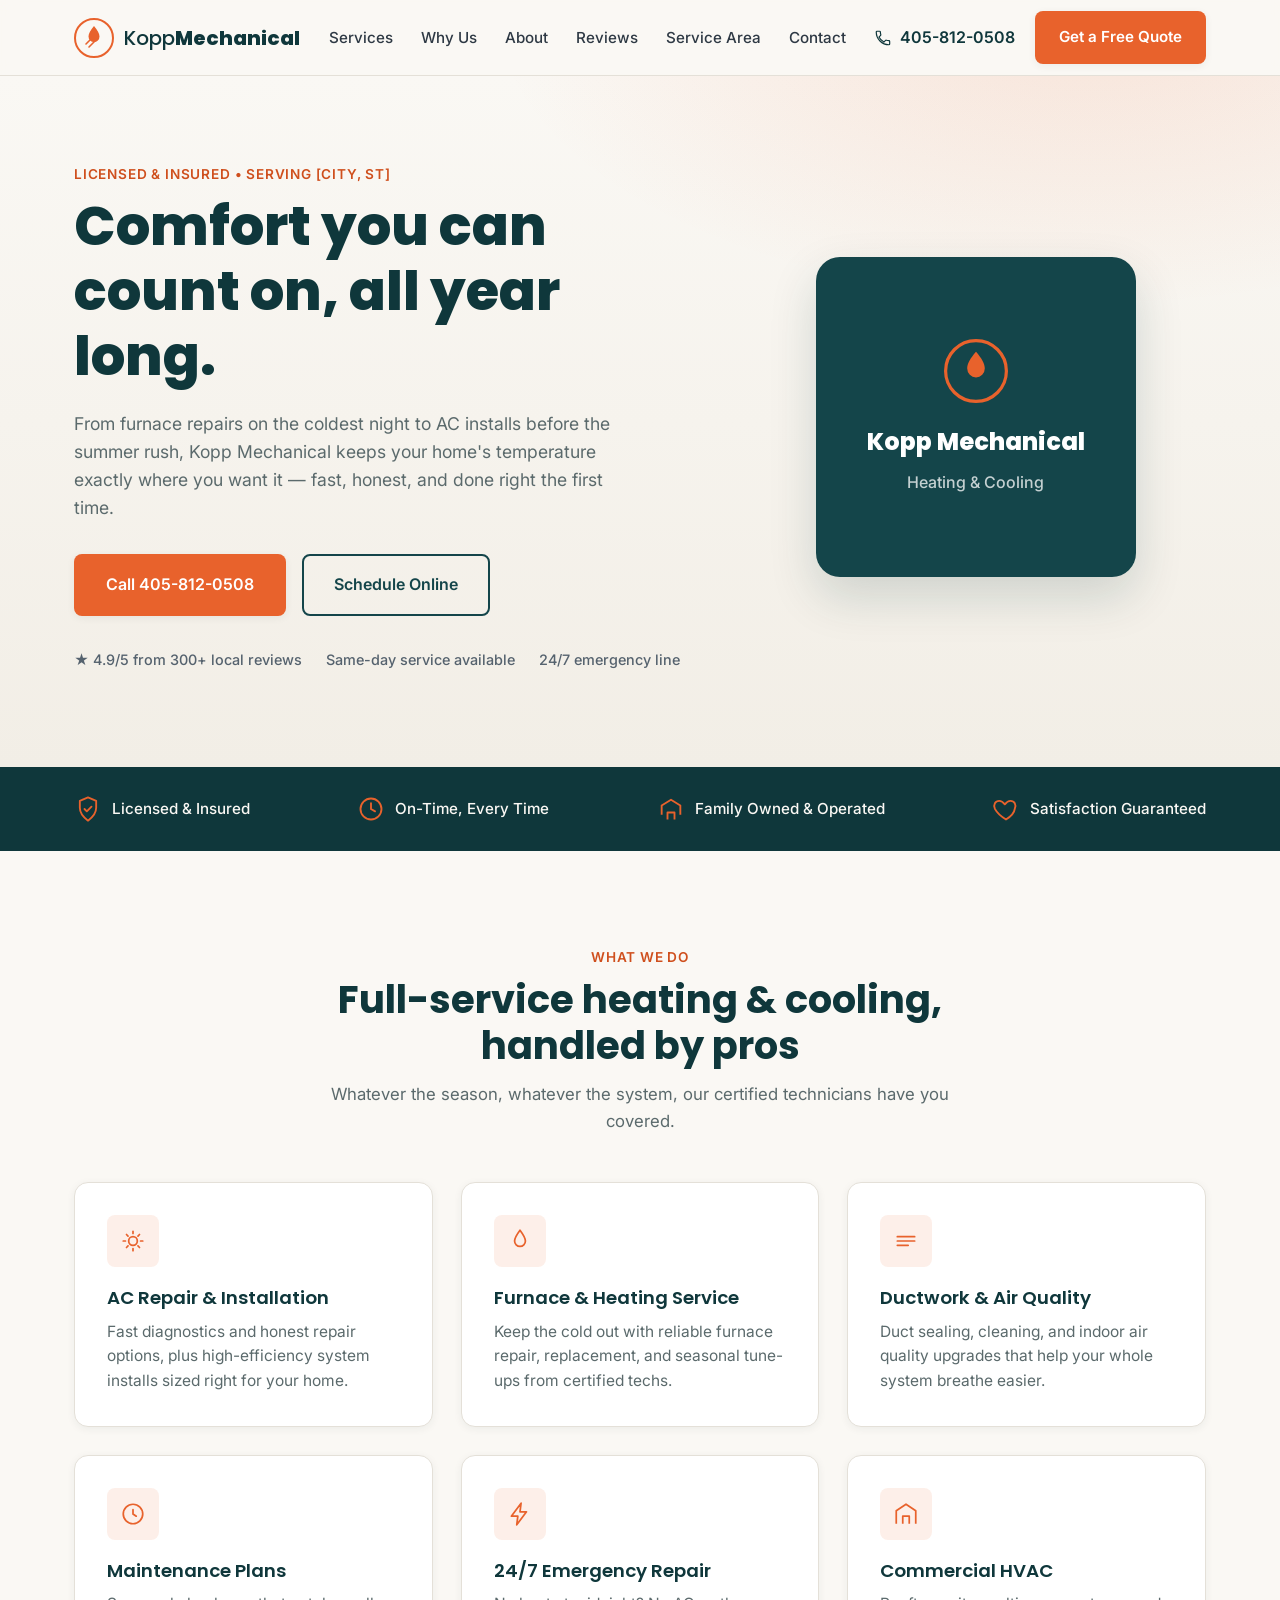
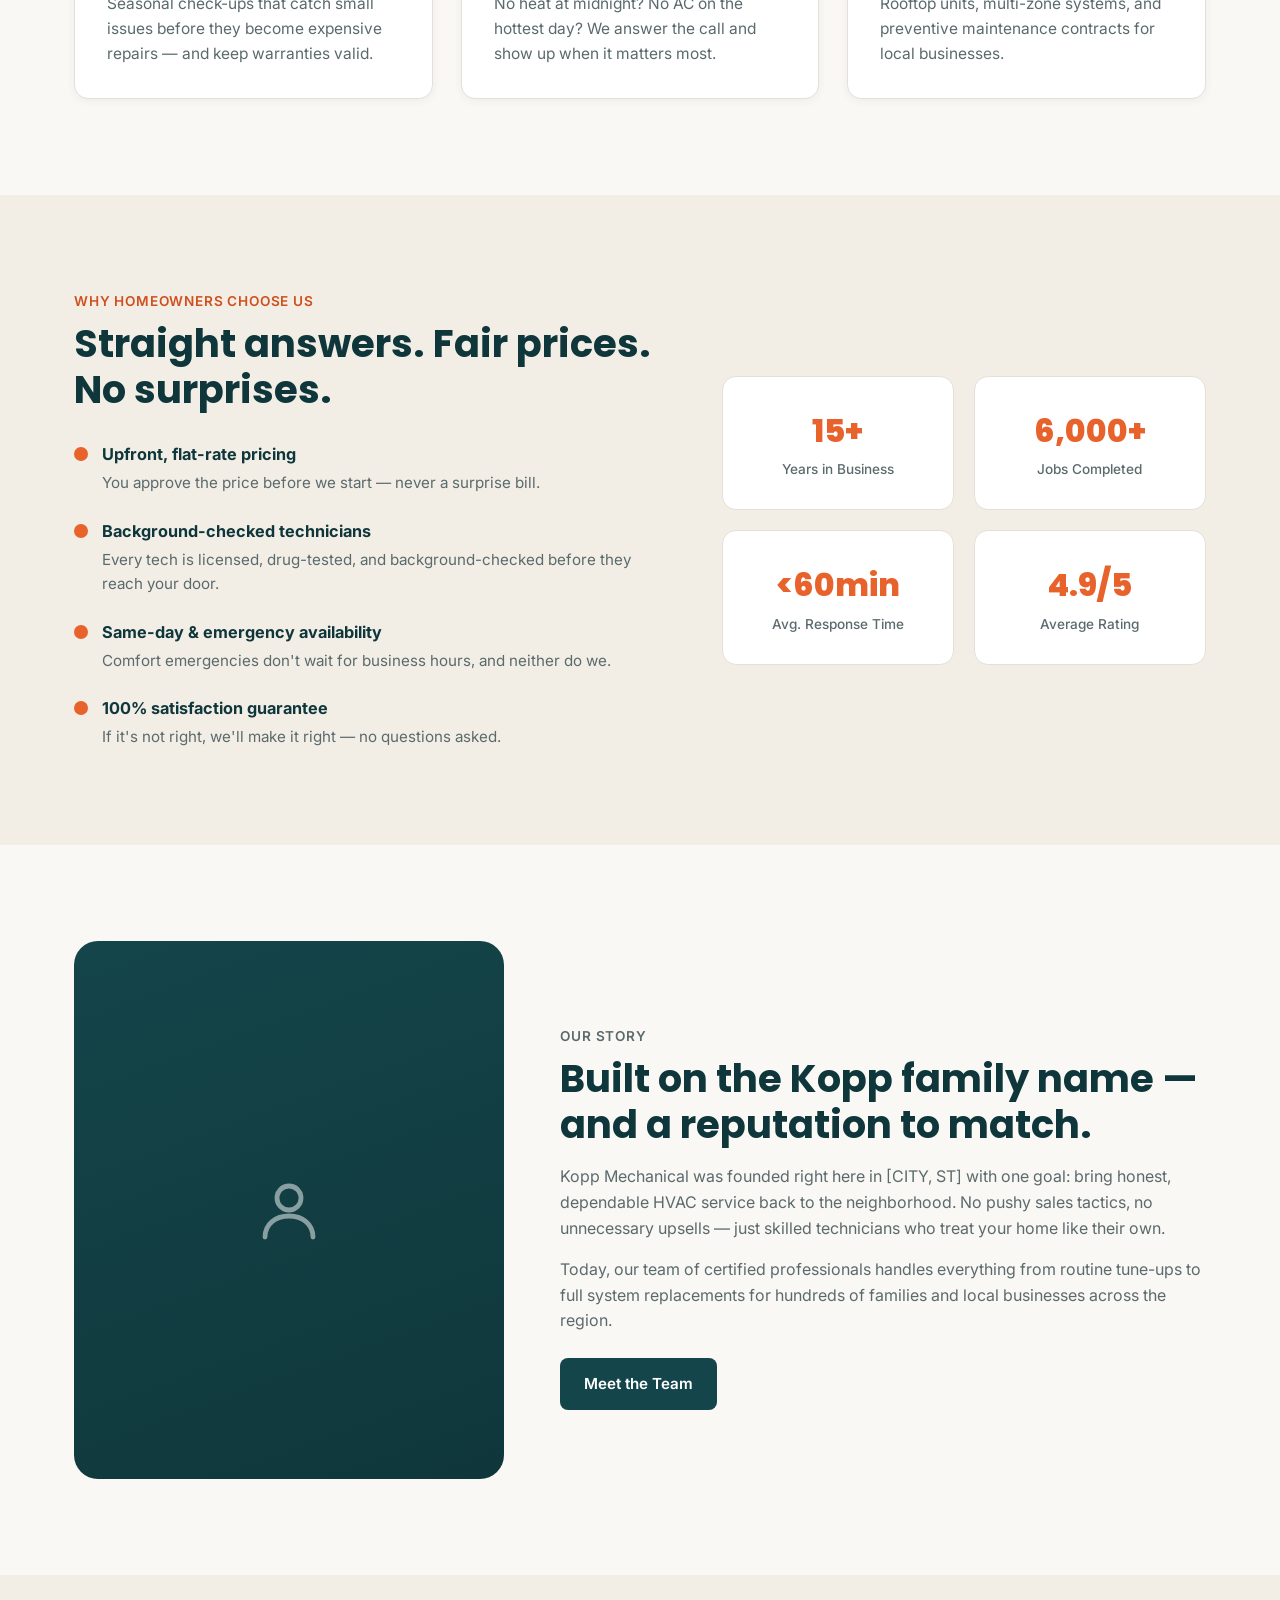
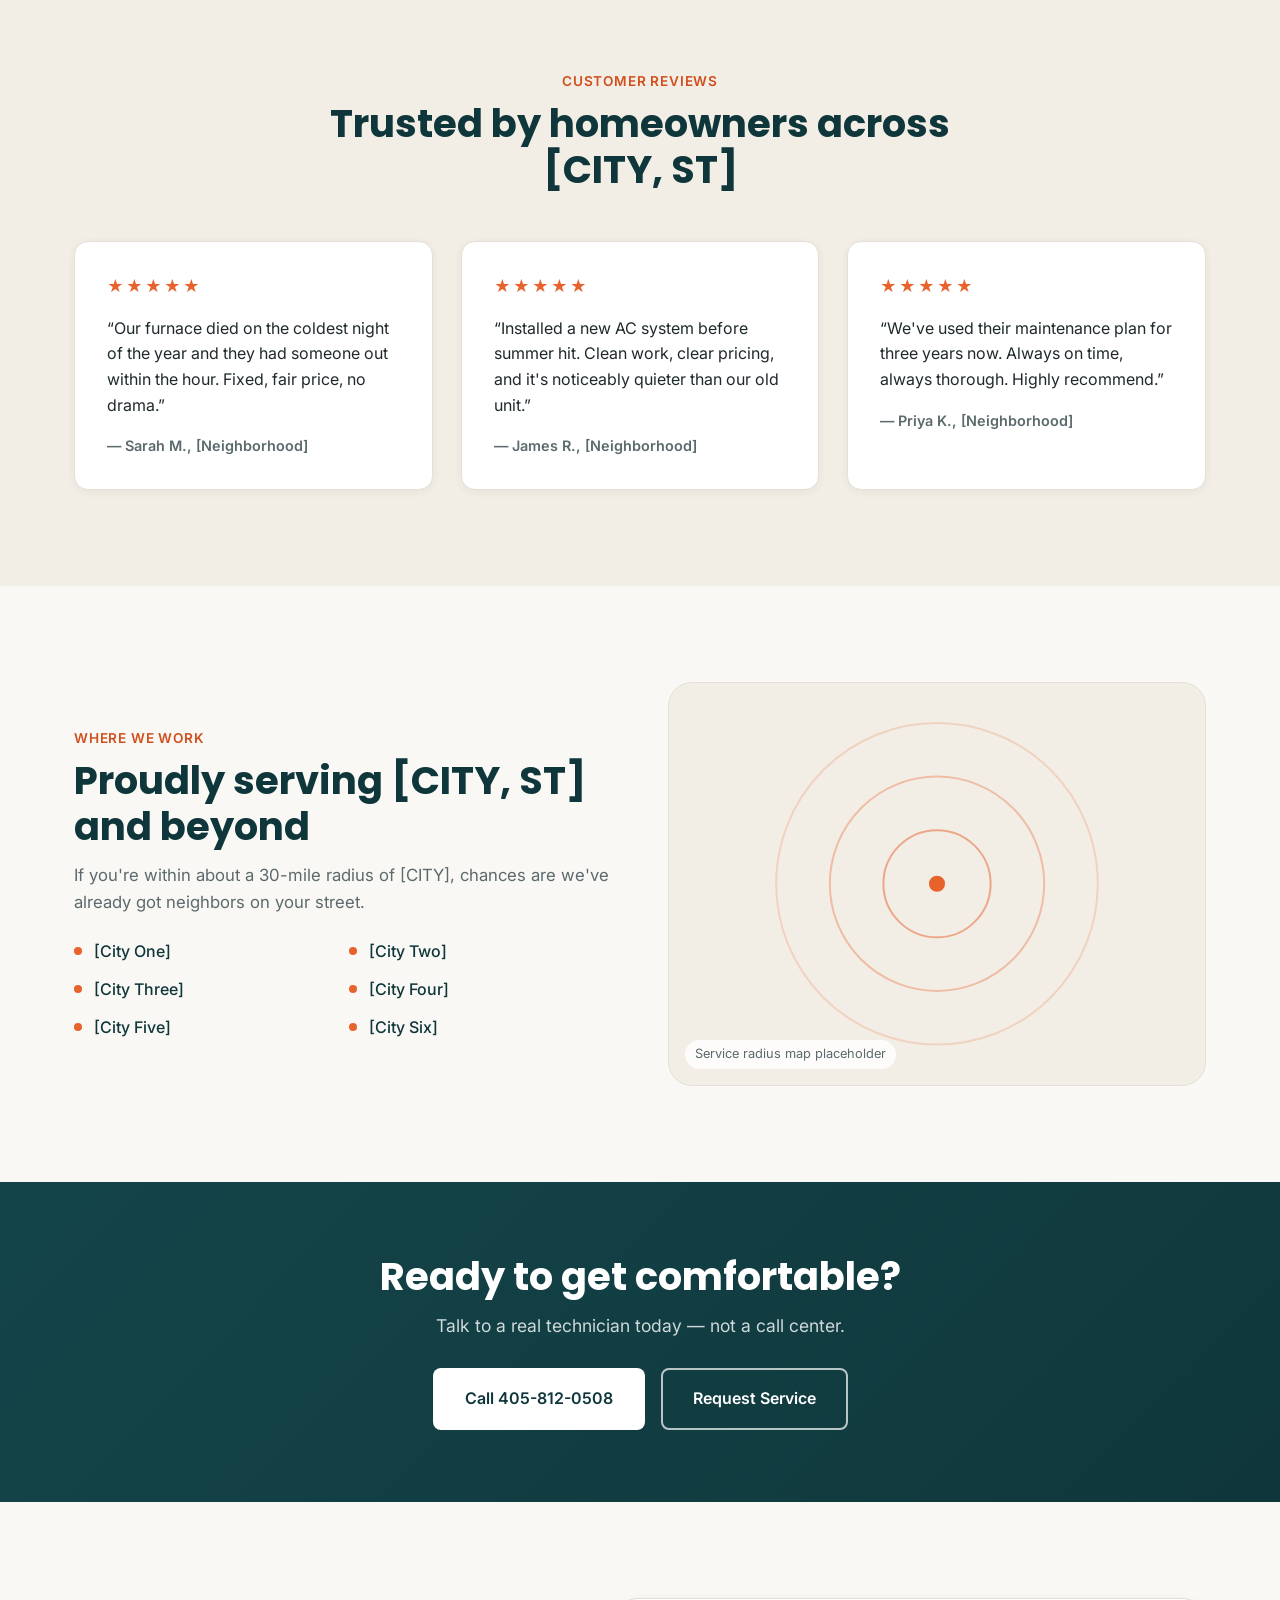
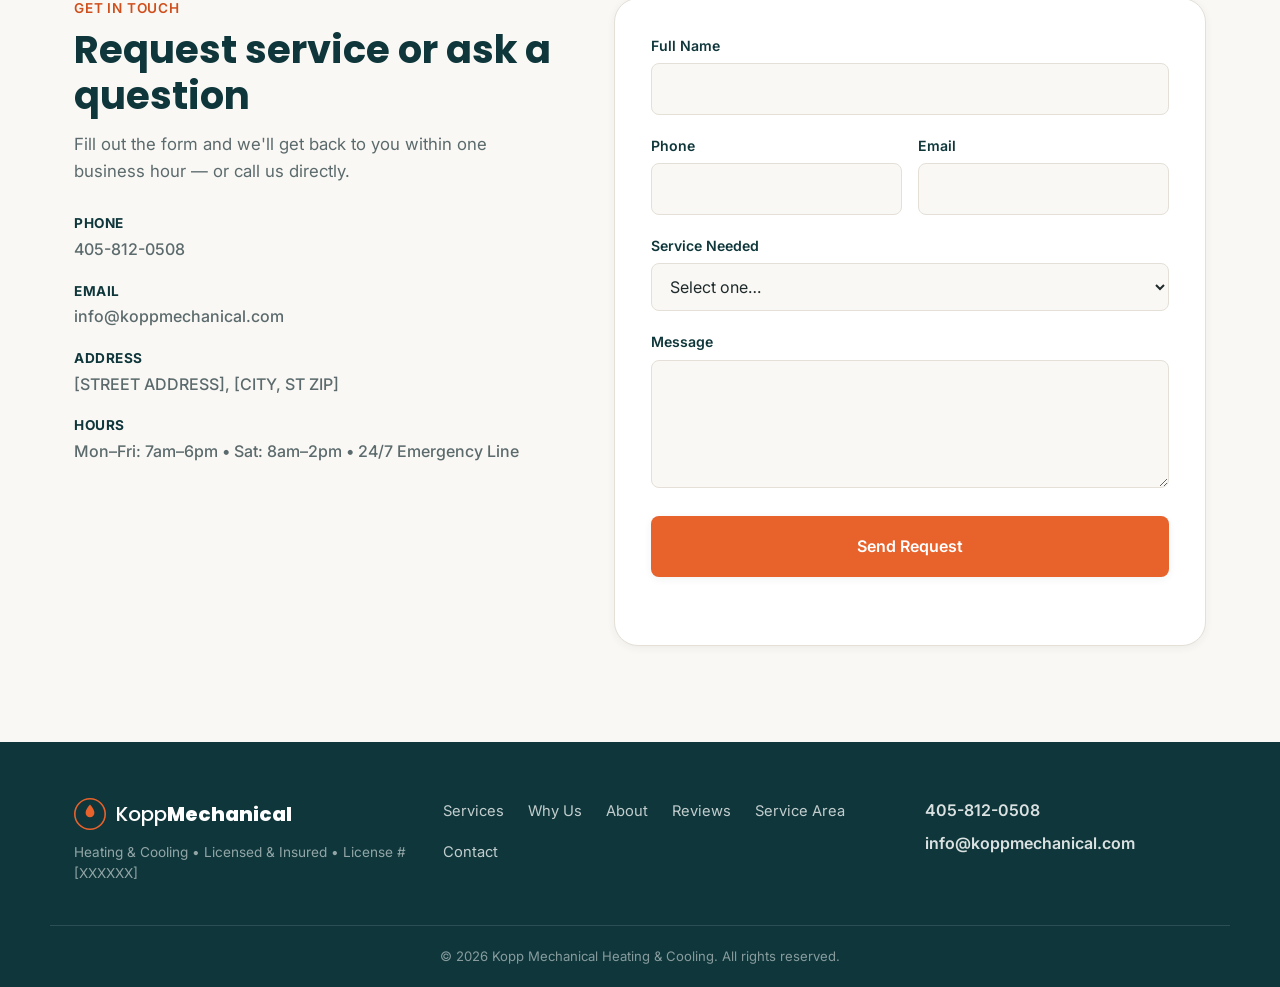
==== commit 04b7eaa7: "update to use formspree" ====
--- a/index.html
+++ b/index.html
@@ -29,8 +29,8 @@
   "@type": "HVACBusiness",
   "name": "Kopp Mechanical Heating & Cooling",
   "image": "https://www.koppmechanical.com/assets/og-image.png",
-  "telephone": "[PHONE]",
-  "email": "[EMAIL]",
+  "telephone": "405-812-0508",
+  "email": "info@koppmechanical.com",
   "priceRange": "$$",
   "address": {
     "@type": "PostalAddress",
@@ -54,7 +54,7 @@
       "closes": "14:00"
     }
   ],
-  "areaServed": "[CITY, ST] and surrounding areas",
+  "areaServed": "Oklahoma City, OK and surrounding areas",
   "sameAs": []
 }
 </script>
@@ -89,7 +89,7 @@
     <div class="header-cta">
       <a href="tel:+15555550123" class="phone-link">
         <svg width="18" height="18" viewBox="0 0 24 24" fill="none" aria-hidden="true"><path d="M6.6 10.8c1.4 2.8 3.8 5.2 6.6 6.6l2.2-2.2a1 1 0 0 1 1-.25 11 11 0 0 0 3.5.56 1 1 0 0 1 1 1V20a1 1 0 0 1-1 1A17 17 0 0 1 3 4a1 1 0 0 1 1-1h3.5a1 1 0 0 1 1 1 11 11 0 0 0 .56 3.5 1 1 0 0 1-.25 1l-2.2 2.3z" stroke="currentColor" stroke-width="1.6" stroke-linejoin="round"/></svg>
-        <span>[PHONE]</span>
+        <span>405-812-0508</span>
       </a>
       <a href="#contact" class="btn btn-primary">Get a Free Quote</a>
     </div>
@@ -110,7 +110,7 @@
         <h1>Comfort you can count on, all year long.</h1>
         <p class="hero-sub">From furnace repairs on the coldest night to AC installs before the summer rush, Kopp Mechanical keeps your home's temperature exactly where you want it &mdash; fast, honest, and done right the first time.</p>
         <div class="hero-actions">
-          <a href="tel:+15555550123" class="btn btn-primary btn-lg">Call [PHONE]</a>
+          <a href="tel:+15555550123" class="btn btn-primary btn-lg">Call 405-812-0508</a>
           <a href="#contact" class="btn btn-ghost btn-lg">Schedule Online</a>
         </div>
         <ul class="hero-trust">
@@ -338,7 +338,7 @@
       <h2>Ready to get comfortable?</h2>
       <p>Talk to a real technician today &mdash; not a call center.</p>
       <div class="hero-actions">
-        <a href="tel:+15555550123" class="btn btn-light btn-lg">Call [PHONE]</a>
+        <a href="tel:+15555550123" class="btn btn-light btn-lg">Call 405-812-0508</a>
         <a href="#contact" class="btn btn-outline-light btn-lg">Request Service</a>
       </div>
     </div>
@@ -355,11 +355,11 @@
         <ul class="contact-details">
           <li>
             <strong>Phone</strong>
-            <a href="tel:+15555550123">[PHONE]</a>
+            <a href="tel:+15555550123">405-812-0508</a>
           </li>
           <li>
             <strong>Email</strong>
-            <a href="mailto:hello@koppmechanical.com">[EMAIL]</a>
+            <a href="mailto:hello@koppmechanical.com">info@koppmechanical.com</a>
           </li>
           <li>
             <strong>Address</strong>
@@ -372,12 +372,14 @@
         </ul>
       </div>
 
-      <form class="contact-form" id="contact-form" novalidate>
+      <form class="contact-form" id="contact-form" novalidate action="https://formspree.io/f/mbdnglnq" method="POST">
         <!--
-          NOTE: This form has no backend yet. Wire it up to a form service
-          (e.g. Formspree, Netlify Forms, Basin) or your own endpoint by
-          setting the `action` attribute and `method="POST"` below.
+          STOPGAP: submissions go to Formspree (info@koppmechanical.com) until
+          a CRM (Housecall Pro or Jobber) is chosen and lead intake moves
+          there instead. js/main.js submits this via fetch() so the visitor
+          stays on-page; the action/method above are a no-JS fallback.
         -->
+        <input type="text" name="_gotcha" style="display:none" tabindex="-1" autocomplete="off">
         <div class="form-row">
           <label for="name">Full Name</label>
           <input type="text" id="name" name="name" required autocomplete="name">
@@ -441,8 +443,8 @@
     </nav>
 
     <div class="footer-contact">
-      <a href="tel:+15555550123">[PHONE]</a>
-      <a href="mailto:hello@koppmechanical.com">[EMAIL]</a>
+      <a href="tel:+15555550123">405-812-0508</a>
+      <a href="mailto:hello@koppmechanical.com">info@koppmechanical.com</a>
     </div>
   </div>
   <div class="container footer-bottom">
